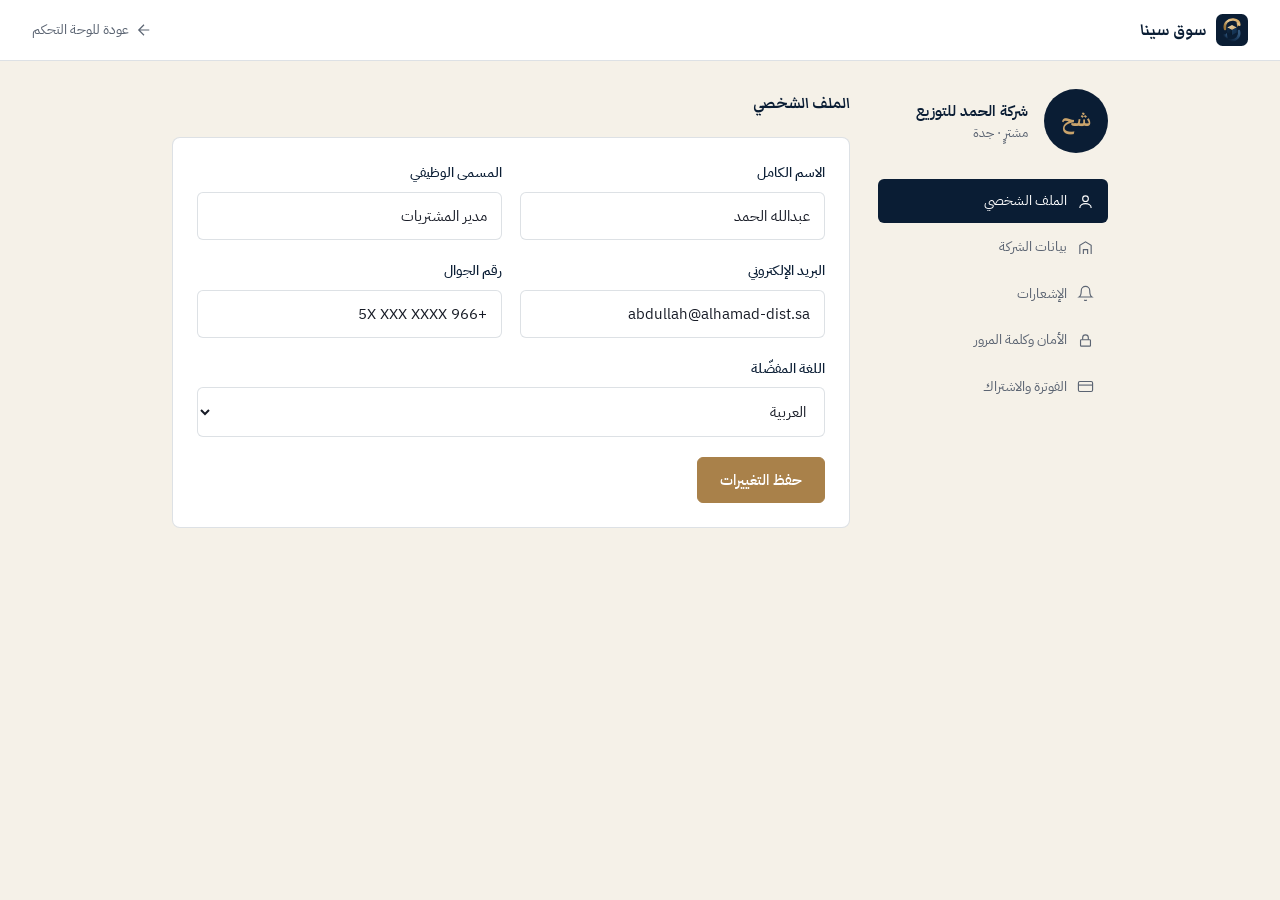
==== account-settings.html @ afe6a88a "Add files via upload" ====
<!DOCTYPE html>
<html lang="ar" dir="rtl">
<head>
<meta charset="UTF-8">
<meta name="viewport" content="width=device-width, initial-scale=1.0">
<title>إعدادات الحساب — سوق سينا</title>
<link rel="icon" type="image/svg+xml" href="logo.svg?v=4">
<link rel="icon" type="image/png" sizes="32x32" href="favicon-32.png?v=4">
<link rel="apple-touch-icon" href="favicon-180.png?v=4">
<link rel="stylesheet" href="app.css?v=4">
<style>
  body{ background:var(--paper); }
  .settings-layout{ max-width:1000px; margin:0 auto; padding:28px 32px 70px; display:grid; grid-template-columns:230px 1fr; gap:28px; }
  .settings-nav{ display:flex; flex-direction:column; gap:2px; }
  .settings-nav a{
    padding:11px 14px; border-radius:6px; font-size:14px; color:var(--slate);
    display:flex; align-items:center; gap:10px;
  }
  .settings-nav a svg{ width:17px; height:17px; }
  .settings-nav a:hover{ background:var(--paper-2); color:var(--navy-deep); }
  .settings-nav a.active{ background:var(--navy-deep); color:#fff; }
  .settings-panel{ display:none; }
  .settings-panel.active{ display:block; }
  .avatar-row{ display:flex; align-items:center; gap:16px; margin-bottom:26px; }
  .avatar-big{ width:64px; height:64px; border-radius:50%; background:var(--navy-deep); color:var(--brass-light); display:flex; align-items:center; justify-content:center; font-family:'Markazi Text',serif; font-weight:700; font-size:24px; }
  .danger-zone{ border:1px solid var(--red-bg); background:var(--red-bg); border-radius:8px; padding:18px 20px; margin-top:26px; }
  .danger-zone h4{ color:var(--red); font-size:14px; margin-bottom:6px; }
  .danger-zone p{ font-size:13px; color:var(--slate); margin-bottom:14px; }
  @media (max-width:800px){ .settings-layout{ grid-template-columns:1fr; } }
</style>
</head>
<body>

<div class="topnav">
  <a href="index.html" class="brand"><img src="logo.svg?v=4"><span>سوق سينا</span></a>
  <div class="nav-links" style="margin-right:auto;">
    <a href="#" id="back-link"><svg viewBox="0 0 24 24" fill="none" stroke="currentColor" stroke-width="1.6"><path d="M19 12H5M12 19l-7-7 7-7"/></svg>عودة للوحة التحكم</a>
  </div>
</div>

<div class="settings-layout">
  <aside>
    <div class="avatar-row">
      <div class="avatar-big" id="acc-avatar">شح</div>
      <div>
        <div style="font-weight:600; color:var(--navy-deep); font-size:15px;" id="acc-name">شركة الحمد للتوزيع</div>
        <div style="font-size:12.5px; color:var(--slate);" id="acc-role">مشترٍ · جدة</div>
      </div>
    </div>
    <nav class="settings-nav">
      <a class="active" onclick="showPanel(this,'profile')">
        <svg viewBox="0 0 24 24" fill="none" stroke="currentColor" stroke-width="1.6"><circle cx="12" cy="8" r="4"/><path d="M4 21c0-4 4-6 8-6s8 2 8 6"/></svg>
        الملف الشخصي
      </a>
      <a onclick="showPanel(this,'company')">
        <svg viewBox="0 0 24 24" fill="none" stroke="currentColor" stroke-width="1.6"><path d="M4 21V9l8-5 8 5v12"/><path d="M9 21v-6h6v6"/></svg>
        بيانات الشركة
      </a>
      <a onclick="showPanel(this,'notifications')">
        <svg viewBox="0 0 24 24" fill="none" stroke="currentColor" stroke-width="1.6"><path d="M18 8a6 6 0 10-12 0c0 7-3 9-3 9h18s-3-2-3-9"/><path d="M13.7 21a2 2 0 01-3.4 0"/></svg>
        الإشعارات
      </a>
      <a onclick="showPanel(this,'security')">
        <svg viewBox="0 0 24 24" fill="none" stroke="currentColor" stroke-width="1.6"><rect x="5" y="11" width="14" height="9" rx="1"/><path d="M8 11V8a4 4 0 018 0v3"/></svg>
        الأمان وكلمة المرور
      </a>
      <a onclick="showPanel(this,'billing')">
        <svg viewBox="0 0 24 24" fill="none" stroke="currentColor" stroke-width="1.6"><rect x="2" y="5" width="20" height="14" rx="2"/><path d="M2 10h20"/></svg>
        الفوترة والاشتراك
      </a>
    </nav>
  </aside>

  <main>
    <div class="settings-panel active" id="profile">
      <div class="sec-title"><h2>الملف الشخصي</h2></div>
      <div class="card">
        <div class="field-row">
          <div class="field"><label>الاسم الكامل</label><input type="text" value="عبدالله الحمد"></div>
          <div class="field"><label>المسمى الوظيفي</label><input type="text" value="مدير المشتريات"></div>
        </div>
        <div class="field-row">
          <div class="field"><label>البريد الإلكتروني</label><input type="email" value="abdullah@alhamad-dist.sa"></div>
          <div class="field"><label>رقم الجوال</label><input type="text" value="+966 5X XXX XXXX"></div>
        </div>
        <div class="field"><label>اللغة المفضّلة</label>
          <select><option selected>العربية</option><option>English</option></select>
        </div>
        <button class="btn btn-brass">حفظ التغييرات</button>
      </div>
    </div>

    <div class="settings-panel" id="company">
      <div class="sec-title"><h2>بيانات الشركة</h2></div>
      <div class="card">
        <div class="field"><label>اسم الشركة</label><input type="text" value="شركة الحمد للتوزيع"></div>
        <div class="field-row">
          <div class="field"><label>رقم السجل التجاري</label><input type="text" value="1010XXXXXX"></div>
          <div class="field"><label>الرقم الضريبي (VAT)</label><input type="text" value="3XXXXXXXXXXXXXX"></div>
        </div>
        <div class="field"><label>المدينة</label>
          <select><option selected>جدة</option><option>الرياض</option><option>الدمام</option><option>دبي</option></select>
        </div>
        <div class="field"><label>نوع النشاط</label>
          <select><option selected>تجارة جملة وتوزيع</option><option>تجزئة</option><option>مطاعم وخدمات غذائية</option></select>
        </div>
        <button class="btn btn-brass">حفظ بيانات الشركة</button>
      </div>
    </div>

    <div class="settings-panel" id="notifications">
      <div class="sec-title"><h2>الإشعارات</h2></div>
      <div class="card">
        <div class="filter-opt" style="margin-bottom:16px;"><input type="checkbox" checked> إشعار عند وصول عرض سعر جديد</div>
        <div class="filter-opt" style="margin-bottom:16px;"><input type="checkbox" checked> إشعار عند تحديث حالة الضمان التجاري</div>
        <div class="filter-opt" style="margin-bottom:16px;"><input type="checkbox"> رسائل تسويقية وعروض من سوق سينا</div>
        <div class="filter-opt" style="margin-bottom:16px;"><input type="checkbox" checked> إشعار عبر البريد الإلكتروني</div>
        <div class="filter-opt"><input type="checkbox"> إشعار عبر واتساب</div>
        <button class="btn btn-brass" style="margin-top:10px;">حفظ التفضيلات</button>
      </div>
    </div>

    <div class="settings-panel" id="security">
      <div class="sec-title"><h2>الأمان وكلمة المرور</h2></div>
      <div class="card">
        <div class="field"><label>كلمة المرور الحالية</label><input type="password" placeholder="••••••••"></div>
        <div class="field-row">
          <div class="field"><label>كلمة المرور الجديدة</label><input type="password" placeholder="••••••••"></div>
          <div class="field"><label>تأكيد كلمة المرور</label><input type="password" placeholder="••••••••"></div>
        </div>
        <button class="btn btn-brass">تحديث كلمة المرور</button>
      </div>
      <div class="danger-zone">
        <h4>حذف الحساب</h4>
        <p>سيؤدي هذا لحذف حسابكم وكل بياناتكم نهائياً من سوق سينا. هذا الإجراء لا يمكن التراجع عنه.</p>
        <button class="btn" style="border-color:var(--red); color:var(--red);">حذف الحساب نهائياً</button>
      </div>
    </div>

    <div class="settings-panel" id="billing">
      <div class="sec-title"><h2>الفوترة والاشتراك</h2></div>
      <div class="card">
        <div class="kpi" style="margin-bottom:20px;">
          <div class="label">الخطة الحالية</div>
          <div class="value" style="font-size:20px;">حساب مشترٍ — مجاني</div>
          <div class="delta">بدون رسوم اشتراك، عمولة فقط على الصفقات المكتملة</div>
        </div>
        <button class="btn btn-primary">عرض سجل الصفقات والفواتير</button>
      </div>
    </div>
  </main>
</div>

<script>
  function showPanel(el, id){
    document.querySelectorAll('.settings-nav a').forEach(a=>a.classList.remove('active'));
    document.querySelectorAll('.settings-panel').forEach(p=>p.classList.remove('active'));
    el.classList.add('active');
    document.getElementById(id).classList.add('active');
  }

  const params = new URLSearchParams(location.search);
  const role = params.get('role') === 'seller' ? 'seller' : 'buyer';
  const backLink = document.getElementById('back-link');
  if(role === 'seller'){
    document.getElementById('acc-avatar').textContent = 'خت';
    document.getElementById('acc-name').textContent = 'مصنع الخليج للتغليف';
    document.getElementById('acc-role').textContent = 'بائع · موثّق ✓';
    backLink.href = 'seller-dashboard.html';
  } else {
    backLink.href = 'buyer-dashboard.html';
  }
</script>
</body>
</html>
---- app.css ----
@import url('https://fonts.googleapis.com/css2?family=Markazi+Text:wght@500;600;700&family=IBM+Plex+Sans+Arabic:wght@300;400;500;600;700&family=IBM+Plex+Mono:wght@500;600&display=swap');

:root{
  --paper:#F5F1E8;
  --paper-2:#EFE9DA;
  --ink:#171B26;
  --navy:#0F2A4A;
  --navy-deep:#0A1D34;
  --brass:#A9814A;
  --brass-light:#C9A36B;
  --slate:#5B6472;
  --line:rgba(15,42,74,0.14);
  --white:#ffffff;
  --green:#3B7A4A;
  --green-bg:#E6F0E7;
  --amber:#B0791A;
  --amber-bg:#F6EAD3;
  --red:#8C2F2F;
  --red-bg:#F5E6E4;
}
*{box-sizing:border-box; margin:0; padding:0;}
html,body{height:100%;}
body{
  background:var(--paper);
  color:var(--ink);
  font-family:'IBM Plex Sans Arabic', sans-serif;
  line-height:1.6;
}
h1,h2,h3,.display{ font-family:'Markazi Text', serif; font-weight:700; color:var(--navy-deep); }
.mono{ font-family:'IBM Plex Mono', monospace; letter-spacing:0.02em; }
a{ color:inherit; text-decoration:none; }

/* ---------- APP SHELL ---------- */
.app{ display:grid; grid-template-columns:250px 1fr; min-height:100vh; }
.sidebar{
  background:var(--navy-deep); color:var(--paper);
  padding:28px 22px; display:flex; flex-direction:column;
  position:sticky; top:0; height:100vh;
}
.sb-logo{ display:flex; align-items:center; gap:10px; margin-bottom:44px; }
.sb-logo .mark{
  width:34px; height:34px; border-radius:50%; border:1.5px solid var(--brass-light);
  display:flex; align-items:center; justify-content:center;
  font-family:'Markazi Text',serif; font-weight:700; color:var(--brass-light); font-size:16px;
}
.sb-logo .name{ font-family:'Markazi Text',serif; font-size:21px; font-weight:700; color:#fff; }
.sb-nav{ display:flex; flex-direction:column; gap:4px; flex:1; }
.sb-link{
  display:flex; align-items:center; gap:12px;
  padding:12px 14px; border-radius:6px; font-size:14.5px;
  color:rgba(245,241,232,0.68);
  transition:background .2s ease, color .2s ease;
}
.sb-link svg{ width:18px; height:18px; flex-shrink:0; }
.sb-link:hover{ background:rgba(245,241,232,0.06); color:#fff; }
.sb-link.active{ background:rgba(201,163,107,0.14); color:var(--brass-light); }
.sb-foot{
  border-top:1px solid rgba(245,241,232,0.15); padding-top:18px; margin-top:18px;
  display:flex; align-items:center; gap:10px; font-size:13px; color:rgba(245,241,232,0.6);
}
.sb-avatar{
  width:32px; height:32px; border-radius:50%; background:var(--brass);
  display:flex; align-items:center; justify-content:center; font-size:13px; color:var(--navy-deep); font-weight:600;
}

.main{ padding:34px 40px; max-width:1180px; }
.topbar{ display:flex; align-items:center; justify-content:space-between; margin-bottom:34px; }
.topbar h1{ font-size:28px; }
.topbar p{ color:var(--slate); font-size:14.5px; margin-top:4px; }

/* ---------- BUTTONS ---------- */
.btn{
  display:inline-flex; align-items:center; justify-content:center; gap:8px;
  padding:11px 22px; border-radius:6px; font-size:14.5px; font-weight:500;
  border:1px solid var(--line); cursor:pointer; background:var(--white); color:var(--navy-deep);
  transition:all .18s ease; font-family:inherit;
}
.btn:hover{ border-color:var(--navy); }
.btn-primary{ background:var(--navy-deep); border-color:var(--navy-deep); color:#fff; }
.btn-primary:hover{ background:var(--navy); }
.btn-brass{ background:var(--brass); border-color:var(--brass); color:#fff; }
.btn-brass:hover{ background:#93703F; }
.btn-block{ width:100%; }
.btn-sm{ padding:7px 14px; font-size:13px; }

/* ---------- CARDS ---------- */
.card{ background:var(--white); border:1px solid var(--line); border-radius:8px; padding:24px; }
.kpi-grid{ display:grid; grid-template-columns:repeat(4,1fr); gap:18px; margin-bottom:34px; }
.kpi{ background:var(--white); border:1px solid var(--line); border-radius:8px; padding:22px 22px; }
.kpi .label{ font-size:13px; color:var(--slate); margin-bottom:10px; }
.kpi .value{ font-family:'IBM Plex Mono',monospace; font-size:28px; color:var(--navy-deep); }
.kpi .delta{ font-size:12.5px; margin-top:8px; }
.kpi .delta.up{ color:var(--green); }
.kpi .delta.down{ color:var(--red); }

/* ---------- BADGES/TAGS ---------- */
.badge{ display:inline-flex; align-items:center; gap:6px; padding:4px 12px; border-radius:100px; font-size:12.5px; font-weight:500; }
.badge-green{ background:var(--green-bg); color:var(--green); }
.badge-amber{ background:var(--amber-bg); color:var(--amber); }
.badge-red{ background:var(--red-bg); color:var(--red); }
.badge-navy{ background:rgba(15,42,74,0.08); color:var(--navy); }
.badge-brass{ background:rgba(169,129,74,0.12); color:var(--brass); }
.badge svg{ width:12px; height:12px; }

/* ---------- TABLE ---------- */
table{ width:100%; border-collapse:collapse; }
th{ text-align:right; font-size:12.5px; color:var(--slate); font-weight:500; padding:12px 14px; border-bottom:1px solid var(--line); }
td{ padding:16px 14px; font-size:14px; border-bottom:1px solid var(--line); }
tr:last-child td{ border-bottom:none; }
tr.row-link{ cursor:pointer; transition:background .15s ease; }
tr.row-link:hover{ background:var(--paper-2); }

/* ---------- FORMS ---------- */
label{ display:block; font-size:13.5px; color:var(--navy-deep); font-weight:500; margin-bottom:8px; }
input[type=text], input[type=email], input[type=password], input[type=number], input[type=date], select, textarea{
  width:100%; padding:12px 14px; border:1px solid var(--line); border-radius:6px;
  font-family:inherit; font-size:14.5px; background:var(--white); color:var(--ink);
}
input:focus, select:focus, textarea:focus{ outline:none; border-color:var(--brass); box-shadow:0 0 0 3px rgba(169,129,74,0.12); }
.field{ margin-bottom:20px; }
.field-row{ display:grid; grid-template-columns:1fr 1fr; gap:18px; }
.hint{ font-size:12.5px; color:var(--slate); margin-top:6px; }

/* ---------- SECTION HEAD ---------- */
.sec-title{ display:flex; align-items:center; justify-content:space-between; margin-bottom:18px; }
.sec-title h2{ font-size:19px; }

/* ---------- FACTORY / QUOTE CARD ---------- */
.quote-card{
  border:1px solid var(--line); border-radius:8px; padding:22px; background:var(--white);
  display:grid; grid-template-columns:1fr auto; gap:16px; align-items:start; margin-bottom:14px;
}
.quote-card.selected{ border-color:var(--brass); box-shadow:0 0 0 1px var(--brass); }
.factory-name{ font-size:16px; font-weight:600; color:var(--navy-deep); display:flex; align-items:center; gap:8px; }
.factory-meta{ font-size:13px; color:var(--slate); margin-top:6px; }
.quote-price{ font-family:'IBM Plex Mono',monospace; font-size:20px; color:var(--navy-deep); text-align:left; }
.quote-terms{ font-size:12.5px; color:var(--slate); text-align:left; margin-top:4px; }

/* ---------- MODAL ---------- */
.modal-overlay{
  position:fixed; inset:0; background:rgba(10,29,52,0.55);
  display:none; align-items:center; justify-content:center; z-index:100; padding:20px;
}
.modal-overlay.open{ display:flex; }
.modal{
  background:var(--white); border-radius:10px; max-width:460px; width:100%;
  padding:30px; max-height:90vh; overflow:auto;
}
.modal-head{ display:flex; align-items:center; justify-content:between; margin-bottom:6px; }
.modal-close{ cursor:pointer; color:var(--slate); font-size:20px; background:none; border:none; }

/* ---------- STEPPER ---------- */
.stepper{ display:flex; align-items:center; gap:8px; margin-bottom:28px; }
.step{ display:flex; align-items:center; gap:8px; font-size:13px; color:var(--slate); }
.step .dot{ width:22px; height:22px; border-radius:50%; background:var(--paper-2); display:flex; align-items:center; justify-content:center; font-family:'IBM Plex Mono',monospace; font-size:11px; }
.step.done .dot{ background:var(--green); color:#fff; }
.step.active .dot{ background:var(--navy-deep); color:#fff; }
.step-sep{ width:28px; height:1px; background:var(--line); }

@media (max-width:900px){
  .app{ grid-template-columns:1fr; }
  .sidebar{ position:static; height:auto; flex-direction:row; align-items:center; padding:16px 20px; }
  .sb-nav, .sb-foot{ display:none; }
  .main{ padding:24px 20px; }
  .kpi-grid, .field-row{ grid-template-columns:1fr 1fr; }
}

/* ---------- TOP NAVBAR (Alibaba-style) ---------- */
.topnav{
  display:flex; align-items:center; gap:22px;
  background:var(--white); border-bottom:1px solid var(--line);
  padding:14px 32px; position:sticky; top:0; z-index:50;
}
.topnav .brand{ display:flex; align-items:center; gap:9px; flex-shrink:0; }
.topnav .brand img{ width:32px; height:32px; }
.topnav .brand span{ font-family:'Markazi Text',serif; font-weight:700; font-size:20px; color:var(--navy-deep); }
.topnav .search{
  flex:1; max-width:560px; display:flex; align-items:center;
  border:1.5px solid var(--navy-deep); border-radius:6px; overflow:hidden;
}
.topnav .search input{ border:none; flex:1; padding:10px 14px; font-size:14px; border-radius:0; }
.topnav .search input:focus{ box-shadow:none; }
.topnav .search button{
  background:var(--brass); border:none; color:#fff; padding:0 20px; height:41px; cursor:pointer;
}
.topnav .nav-links{ display:flex; align-items:center; gap:20px; margin-right:auto; font-size:14px; }
.topnav .nav-links a{ color:var(--slate); display:flex; align-items:center; gap:6px; }
.topnav .nav-links a:hover{ color:var(--navy-deep); }
.topnav .nav-links a svg{ width:18px; height:18px; }
.category-chips{ display:flex; gap:10px; padding:14px 32px; background:var(--paper-2); flex-wrap:wrap; }
.chip{
  padding:8px 18px; border-radius:100px; font-size:13.5px; background:var(--white); border:1px solid var(--line);
  color:var(--slate); cursor:pointer; transition:all .15s ease;
}
.chip.active{ background:var(--navy-deep); border-color:var(--navy-deep); color:#fff; }
.chip:hover{ border-color:var(--brass); }

/* ---------- MARKETPLACE PRODUCT CARD v2 ---------- */
.pcard{
  background:var(--white); border:1px solid var(--line); border-radius:10px; overflow:hidden;
  transition:box-shadow .25s ease, transform .25s ease; display:flex; flex-direction:column;
}
.pcard:hover{ box-shadow:0 20px 38px -20px rgba(15,42,74,0.3); transform:translateY(-4px); border-color:transparent; }
.pcard-thumb{
  height:170px; position:relative; display:flex; align-items:center; justify-content:center;
  background:var(--tint, linear-gradient(135deg,#EFE9DA,#F5F1E8));
}
.pcard-thumb svg{ width:56px; height:56px; color:var(--navy-deep); opacity:0.28; }
.pcard-ribbon{
  position:absolute; top:10px; right:10px; background:var(--brass); color:#fff;
  font-size:11px; padding:4px 10px; border-radius:100px; font-weight:600;
}
.pcard-body{ padding:15px 16px 17px; display:flex; flex-direction:column; gap:7px; flex:1; }
.pcard-title{ font-size:14px; font-weight:600; color:var(--navy-deep); line-height:1.45; min-height:40px; }
.pcard-rating{ display:flex; align-items:center; gap:5px; font-size:12px; color:var(--slate); }
.pcard-rating .stars{ color:var(--brass); letter-spacing:1px; }
.pcard-supplier{ font-size:12px; color:var(--slate); }
.pcard-price{ font-family:'IBM Plex Mono',monospace; font-size:17px; color:var(--navy-deep); margin-top:2px; }
.pcard-price span{ font-size:11px; color:var(--slate); font-family:'IBM Plex Sans Arabic'; }
.pcard-moq{ font-size:11.5px; color:var(--slate); }
.pcard-foot{ margin-top:auto; padding-top:10px; border-top:1px solid var(--line); display:flex; justify-content:space-between; align-items:center; }

/* ---------- BREADCRUMB ---------- */
.crumb{ font-size:13px; color:var(--slate); margin-bottom:20px; }
.crumb a{ color:var(--slate); }
.crumb a:hover{ color:var(--navy); }
.crumb .sep{ margin:0 8px; opacity:0.5; }
.crumb .current{ color:var(--navy-deep); font-weight:500; }

/* ---------- FILTER SIDEBAR ---------- */
.filters{ background:var(--white); border:1px solid var(--line); border-radius:8px; padding:22px; }
.filter-group{ padding-bottom:20px; margin-bottom:20px; border-bottom:1px solid var(--line); }
.filter-group:last-child{ border-bottom:none; margin-bottom:0; padding-bottom:0; }
.filter-group h4{ font-size:13.5px; font-weight:600; color:var(--navy-deep); margin-bottom:14px; }
.filter-opt{ display:flex; align-items:center; gap:9px; font-size:13.5px; color:var(--slate); margin-bottom:11px; cursor:pointer; }
.filter-opt input{ width:auto; accent-color:var(--brass); }

/* ---------- TABS ---------- */
.tabs{ display:flex; gap:6px; border-bottom:1px solid var(--line); margin-bottom:26px; }
.tab{ padding:12px 20px; font-size:14px; color:var(--slate); cursor:pointer; border-bottom:2px solid transparent; }
.tab.active{ color:var(--navy-deep); border-color:var(--brass); font-weight:600; }

/* ---------- GALLERY ---------- */
.gallery-main{
  height:360px; border-radius:10px; background:linear-gradient(135deg,#EFE9DA,#F5F1E8);
  display:flex; align-items:center; justify-content:center; margin-bottom:14px; border:1px solid var(--line);
}
.gallery-main svg{ width:110px; height:110px; color:var(--navy-deep); opacity:0.25; }
.gallery-thumbs{ display:flex; gap:10px; }
.gallery-thumb{
  width:70px; height:70px; border-radius:6px; border:1.5px solid var(--line); cursor:pointer;
  display:flex; align-items:center; justify-content:center; background:var(--paper-2);
}
.gallery-thumb.active{ border-color:var(--brass); }
.gallery-thumb svg{ width:26px; height:26px; color:var(--navy-deep); opacity:0.35; }

/* ---------- PRICE TIER TABLE ---------- */
.tier-table{ width:100%; border:1px solid var(--line); border-radius:8px; overflow:hidden; }
.tier-table th{ background:var(--paper-2); text-align:center; }
.tier-table td{ text-align:center; }
.tier-table .price-cell{ font-family:'IBM Plex Mono',monospace; font-weight:600; color:var(--navy-deep); }

/* ---------- BIDI FIX for numeric ranges/ratings inside RTL ---------- */
.ltr{ direction:ltr; unicode-bidi:isolate; display:inline-block; }

/* ---------- QUOTE REQUEST CTA (replaces fixed pricing) ---------- */
.quote-cta{
  display:inline-flex; align-items:center; gap:6px; font-size:12.5px; font-weight:600;
  color:var(--brass); border:1px solid var(--brass); border-radius:6px; padding:6px 12px;
}
.quote-cta svg{ width:13px; height:13px; }
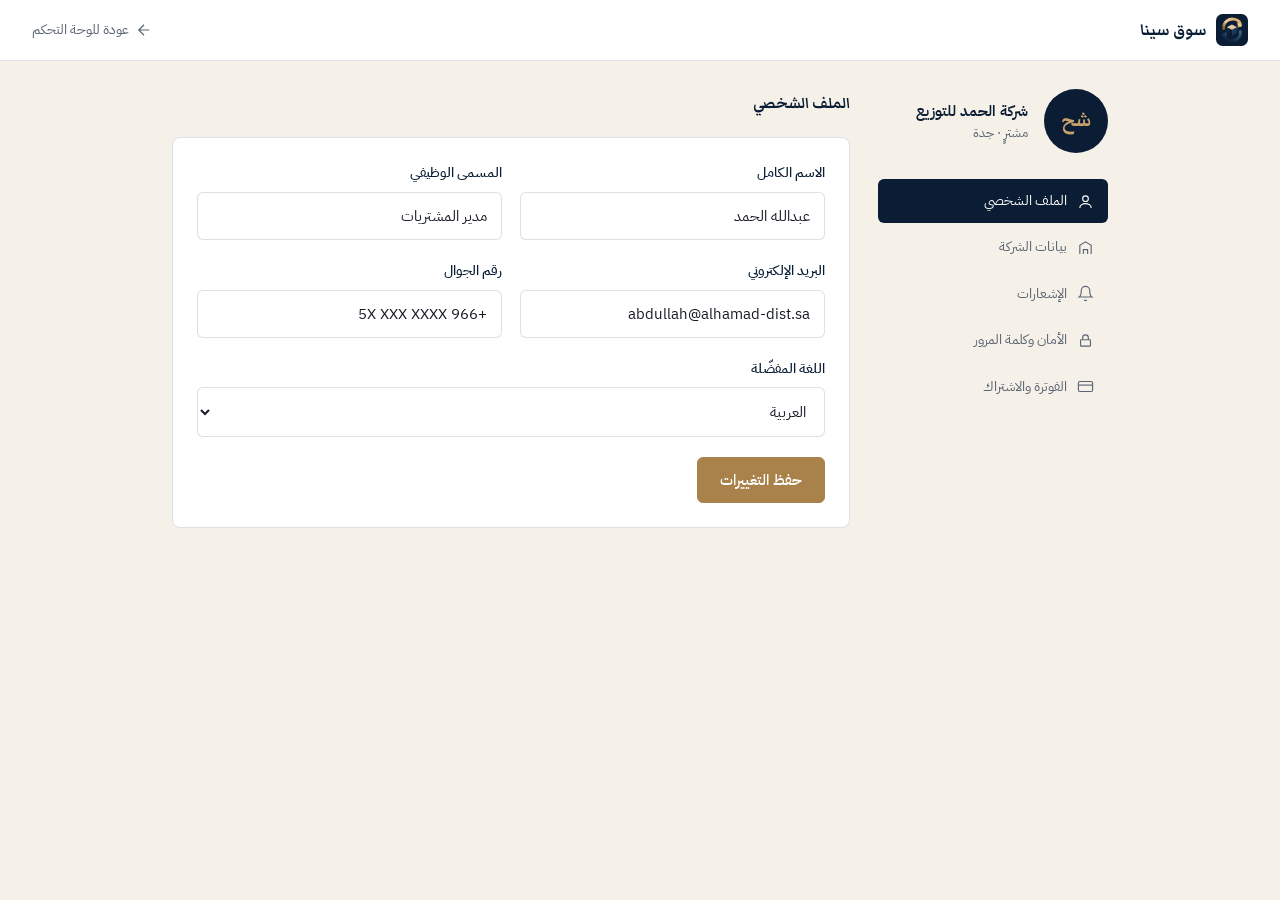
==== commit 4e44be7e: "Add files via upload" ====
--- a/account-settings.html
+++ b/account-settings.html
@@ -4,10 +4,13 @@
 <meta charset="UTF-8">
 <meta name="viewport" content="width=device-width, initial-scale=1.0">
 <title>إعدادات الحساب — سوق سينا</title>
-<link rel="icon" type="image/svg+xml" href="logo.svg?v=4">
-<link rel="icon" type="image/png" sizes="32x32" href="favicon-32.png?v=4">
-<link rel="apple-touch-icon" href="favicon-180.png?v=4">
-<link rel="stylesheet" href="app.css?v=4">
+<link rel="icon" type="image/svg+xml" href="logo.svg?v=5">
+<link rel="icon" type="image/png" sizes="32x32" href="favicon-32.png?v=5">
+<link rel="apple-touch-icon" href="favicon-180.png?v=5">
+<meta http-equiv="Cache-Control" content="no-cache, no-store, must-revalidate">
+<meta http-equiv="Pragma" content="no-cache">
+<meta http-equiv="Expires" content="0">
+<link rel="stylesheet" href="app.css?v=6">
 <style>
   body{ background:var(--paper); }
   .settings-layout{ max-width:1000px; margin:0 auto; padding:28px 32px 70px; display:grid; grid-template-columns:230px 1fr; gap:28px; }
@@ -32,7 +35,7 @@
 <body>
 
 <div class="topnav">
-  <a href="index.html" class="brand"><img src="logo.svg?v=4"><span>سوق سينا</span></a>
+  <a href="index.html" class="brand"><img src="logo.svg?v=5"><span>سوق سينا</span></a>
   <div class="nav-links" style="margin-right:auto;">
     <a href="#" id="back-link"><svg viewBox="0 0 24 24" fill="none" stroke="currentColor" stroke-width="1.6"><path d="M19 12H5M12 19l-7-7 7-7"/></svg>عودة للوحة التحكم</a>
   </div>
--- a/app.css
+++ b/app.css
@@ -63,7 +63,7 @@
   display:flex; align-items:center; justify-content:center; font-size:13px; color:var(--navy-deep); font-weight:600;
 }
 
-.main{ padding:34px 40px; max-width:1180px; }
+.main{ padding:34px 40px; max-width:1180px; margin:0 auto; }
 .topbar{ display:flex; align-items:center; justify-content:space-between; margin-bottom:34px; }
 .topbar h1{ font-size:28px; }
 .topbar p{ color:var(--slate); font-size:14.5px; margin-top:4px; }
@@ -195,6 +195,75 @@
 .chip.active{ background:var(--navy-deep); border-color:var(--navy-deep); color:#fff; }
 .chip:hover{ border-color:var(--brass); }
 
+/* ---------- ACCOUNT DROPDOWN (Alibaba-style "My Account" menu) ---------- */
+.acc-menu{ position:relative; }
+.acc-trigger{ cursor:pointer; display:flex; align-items:center; gap:6px; }
+.acc-dropdown{
+  position:absolute; top:calc(100% + 12px); left:0; background:var(--white);
+  border:1px solid var(--line); border-radius:8px; box-shadow:0 16px 34px -12px rgba(15,42,74,0.25);
+  min-width:200px; padding:8px; display:none; z-index:60;
+}
+.acc-dropdown.open{ display:block; }
+.acc-dropdown a{
+  display:flex; align-items:center; gap:10px; padding:10px 12px; border-radius:6px;
+  font-size:13.5px; color:var(--ink);
+}
+.acc-dropdown a:hover{ background:var(--paper-2); }
+.acc-dropdown a svg{ width:16px; height:16px; color:var(--slate); flex-shrink:0; }
+.acc-dropdown .divider{ height:1px; background:var(--line); margin:6px 4px; }
+.acc-dropdown .acc-head{ padding:8px 12px 10px; border-bottom:1px solid var(--line); margin-bottom:6px; }
+.acc-dropdown .acc-head .name{ font-size:13.5px; font-weight:600; color:var(--navy-deep); }
+.acc-dropdown .acc-head .sub{ font-size:11.5px; color:var(--slate); margin-top:2px; }
+
+/* ---------- HERO SEARCH (tabs + big box) ---------- */
+.hero-search-tabs{ display:flex; gap:4px; margin-bottom:0; }
+.hero-search-tab{
+  padding:10px 22px; font-size:14px; font-weight:500; color:rgba(245,241,232,0.55);
+  cursor:pointer; border-radius:8px 8px 0 0; background:rgba(245,241,232,0.06);
+}
+.hero-search-tab.active{ background:var(--paper); color:var(--navy-deep); }
+.hero-search-box{
+  background:var(--paper); border-radius:0 10px 10px 10px; padding:18px; display:flex; gap:10px;
+}
+.hero-search-box input{ flex:1; border:none; font-size:15px; padding:6px 8px; }
+.hero-search-box input:focus{ box-shadow:none; }
+.hero-search-box button{
+  background:var(--brass); color:#fff; border:none; border-radius:6px; padding:0 24px; font-size:14.5px; cursor:pointer;
+}
+.popular-searches{ display:flex; flex-wrap:wrap; gap:8px; margin-top:14px; align-items:center; }
+.popular-searches span.lbl{ font-size:12.5px; color:rgba(245,241,232,0.55); }
+.popular-searches a{
+  font-size:12.5px; color:rgba(245,241,232,0.85); border:1px solid rgba(245,241,232,0.25);
+  padding:5px 13px; border-radius:100px;
+}
+.popular-searches a:hover{ border-color:var(--brass-light); color:var(--brass-light); }
+
+/* ---------- COMPARE FEATURE ---------- */
+.compare-check{
+  position:absolute; top:10px; left:10px; background:rgba(255,255,255,0.9); border-radius:6px;
+  padding:5px 9px; font-size:11.5px; display:flex; align-items:center; gap:5px; color:var(--navy-deep); cursor:pointer;
+  border:1px solid var(--line);
+}
+.compare-check input{ width:auto; accent-color:var(--brass); }
+.compare-bar{
+  position:fixed; bottom:0; right:0; left:0; background:var(--navy-deep); color:#fff;
+  padding:14px 32px; display:none; align-items:center; justify-content:space-between; z-index:80;
+  box-shadow:0 -8px 24px rgba(0,0,0,0.2);
+}
+.compare-bar.open{ display:flex; }
+.compare-bar .items{ display:flex; gap:10px; align-items:center; font-size:13.5px; }
+.compare-bar .chip-mini{ background:rgba(245,241,232,0.1); padding:6px 12px; border-radius:100px; font-size:12.5px; }
+.response-badge{ font-size:11px; color:var(--green); margin-top:2px; }
+
+/* ---------- OPEN RFQ CARDS ---------- */
+.orfq-card{
+  background:var(--white); border:1px solid var(--line); border-radius:8px; padding:20px; margin-bottom:14px;
+  display:flex; justify-content:space-between; align-items:center; gap:16px;
+}
+.orfq-card .title{ font-size:14.5px; font-weight:600; color:var(--navy-deep); margin-bottom:6px; }
+.orfq-card .meta{ font-size:12.5px; color:var(--slate); }
+.orfq-card .meta span{ margin-left:12px; }
+
 /* ---------- MARKETPLACE PRODUCT CARD v2 ---------- */
 .pcard{
   background:var(--white); border:1px solid var(--line); border-radius:10px; overflow:hidden;
